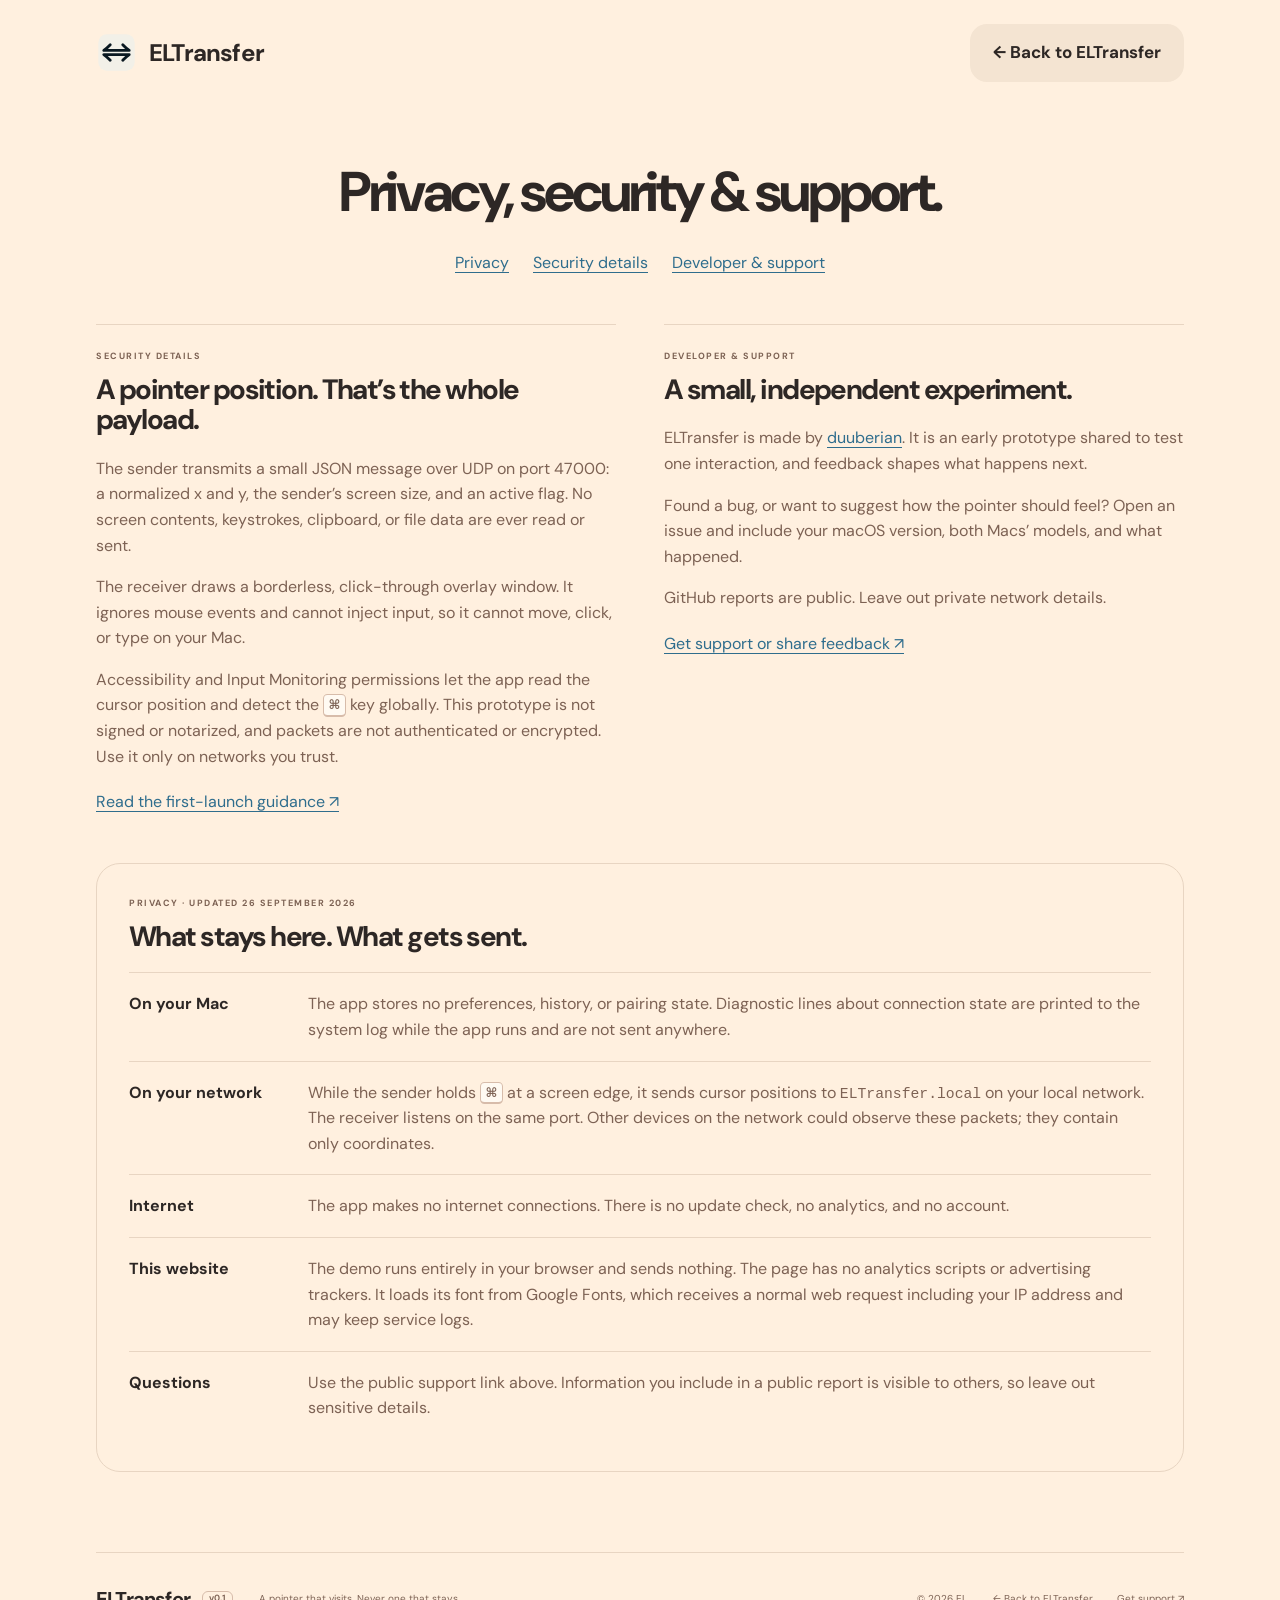
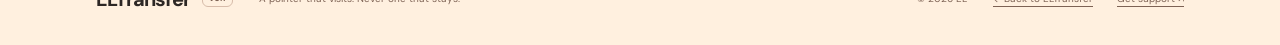
==== website/about.html @ a6039132 "ELTransfer prototype with website and GitHub DMG publishing Co-Authored-By: Claude Fable 5.1 <norepl" ====
<!doctype html>
<html lang="en">
  <head>
    <meta charset="UTF-8" />
    <link rel="canonical" href="https://duuberian.com/eltransfer/about.html" />
    <meta name="viewport" content="width=device-width, initial-scale=1" />
    <meta name="theme-color" content="#fff0df" />
    <meta name="description" content="Privacy, security details, developer information, and support for the ELTransfer prototype." />
    <meta property="og:title" content="ELTransfer — Privacy, security &amp; support" />
    <meta property="og:description" content="What the pointer prototype sends, what it stores, and where to get help." />
    <link rel="icon" href="assets/eltransfer-logo.svg" type="image/svg+xml" />
    <link rel="preconnect" href="https://fonts.googleapis.com" />
    <link rel="preconnect" href="https://fonts.gstatic.com" crossorigin />
    <link href="https://fonts.googleapis.com/css2?family=DM+Sans:wght@400;450;500;550;600;650;700;750;800&display=swap" rel="stylesheet" />
    <link rel="stylesheet" href="styles.css?v=4" />
    <title>ELTransfer — Privacy, security &amp; support</title>
  </head>
  <body class="about-page">
    <a class="skip-link" href="#main">Skip to content</a>
    <header class="about-header wrap">
      <a class="brand" href="index.html" aria-label="ELTransfer home"><span class="app-icon app-icon-small"><img src="assets/eltransfer-logo.svg" alt="" width="1024" height="1024" /></span>ELTransfer</a>
      <a class="button button-soft" href="index.html">← Back to ELTransfer</a>
    </header>
    <main id="main">
      <section class="trust-section section wrap" aria-labelledby="trust-title">
        <h1 class="section-title" id="trust-title">Privacy, security &amp; support.</h1>
        <nav class="about-navigation" aria-label="On this page"><a href="#privacy-policy">Privacy</a> <a href="#security">Security details</a> <a href="#support">Developer &amp; support</a></nav>
        <div class="trust-grid">
          <article id="security">
            <p class="eyebrow">SECURITY DETAILS</p>
            <h2>A pointer position. That’s the whole payload.</h2>
            <p>The sender transmits a small JSON message over UDP on port 47000: a normalized x and y, the sender’s screen size, and an active flag. No screen contents, keystrokes, clipboard, or file data are ever read or sent.</p>
            <p>The receiver draws a borderless, click-through overlay window. It ignores mouse events and cannot inject input, so it cannot move, click, or type on your Mac.</p>
            <p>Accessibility and Input Monitoring permissions let the app read the cursor position and detect the <kbd>⌘</kbd> key globally. This prototype is not signed or notarized, and packets are not authenticated or encrypted. Use it only on networks you trust.</p>
            <a href="index.html#launch-faq">Read the first-launch guidance ↗</a>
          </article>
          <article id="support">
            <p class="eyebrow">DEVELOPER &amp; SUPPORT</p>
            <h2>A small, independent experiment.</h2>
            <p>ELTransfer is made by <a href="https://github.com/duuberian">duuberian</a>. It is an early prototype shared to test one interaction, and feedback shapes what happens next.</p>
            <p>Found a bug, or want to suggest how the pointer should feel? Open an issue and include your macOS version, both Macs’ models, and what happened.</p>
            <p>GitHub reports are public. Leave out private network details.</p>
            <a href="https://github.com/duuberian">Get support or share feedback ↗</a>
          </article>
        </div>
        <article class="policy" id="privacy-policy" aria-labelledby="policy-title">
          <p class="eyebrow">PRIVACY · UPDATED 26 SEPTEMBER 2026</p>
          <h2 id="policy-title">What stays here. What gets sent.</h2>
          <dl>
            <div><dt>On your Mac</dt><dd>The app stores no preferences, history, or pairing state. Diagnostic lines about connection state are printed to the system log while the app runs and are not sent anywhere.</dd></div>
            <div><dt>On your network</dt><dd>While the sender holds <kbd>⌘</kbd> at a screen edge, it sends cursor positions to <code>ELTransfer.local</code> on your local network. The receiver listens on the same port. Other devices on the network could observe these packets; they contain only coordinates.</dd></div>
            <div><dt>Internet</dt><dd>The app makes no internet connections. There is no update check, no analytics, and no account.</dd></div>
            <div><dt>This website</dt><dd>The demo runs entirely in your browser and sends nothing. The page has no analytics scripts or advertising trackers. It loads its font from Google Fonts, which receives a normal web request including your IP address and may keep service logs.</dd></div>
            <div><dt>Questions</dt><dd>Use the public support link above. Information you include in a public report is visible to others, so leave out sensitive details.</dd></div>
          </dl>
        </article>
      </section>
    </main>
    <footer class="wrap">
      <a class="brand" href="index.html" aria-label="ELTransfer home">ELTransfer <span class="version">v0.1</span></a>
      <p>A pointer that visits. Never one that stays.</p>
      <span>© 2026 EL</span>
      <nav class="footer-links" aria-label="Footer navigation"><a href="index.html">← Back to ELTransfer</a> <a href="https://github.com/duuberian">Get support ↗</a></nav>
    </footer>
  </body>
</html>
---- website/styles.css ----
/* ELTransfer — warm paper, charcoal type, one blue ghost. Same family as ELWifi. */
:root {
  --paper: #fff0df;
  --ink: #2d2725;
  --muted: #7d6254;
  --soft: #f4e4d2;
  --line: #e8d5c2;
  --pink: #ffb0b6;
  --blue: #2f6d8d;
  --blue-deep: #244f66;
  --blue-soft: #d7ecf4;
  --mint: #d5ebc7;
  --font: "DM Sans", ui-sans-serif, system-ui, sans-serif;
  --mono: ui-monospace, "SF Mono", Menlo, monospace;
  --spring: cubic-bezier(0.22, 1, 0.36, 1);
}
* { box-sizing: border-box; }
html { scroll-behavior: smooth; scroll-padding-top: 110px; }
body { margin: 0; background: var(--paper); color: var(--ink); font: 16px/1.6 var(--font); -webkit-font-smoothing: antialiased; }
button, a, summary { -webkit-tap-highlight-color: transparent; }
button { font: inherit; color: inherit; cursor: pointer; }
a { color: inherit; text-decoration: none; }
h1, h2, h3, p { margin: 0; }
h1, h2, h3 { line-height: 1.08; letter-spacing: -0.055em; font-weight: 750; }
svg { display: block; }
code { font: 500 0.92em/1.4 var(--mono); }
kbd { display: inline-block; min-width: 1.5em; padding: 0 0.35em; border: 1px solid #d7bcaa; border-bottom-width: 2px; border-radius: 0.35em; background: #fffaf2; font: 700 0.8em/1.5 var(--font); text-align: center; vertical-align: 0.08em; }
.icon { width: 24px; height: 24px; fill: none; stroke: currentColor; stroke-width: 2; stroke-linecap: round; stroke-linejoin: round; flex-shrink: 0; }
.icon-library { position: absolute; width: 0; height: 0; overflow: hidden; }
.wrap { width: min(1088px, calc(100% - 64px)); margin-inline: auto; }
.section { padding-block: 105px; }
.section-title { font-size: 56px; text-align: center; }
.muted { color: var(--muted); }
[hidden] { display: none !important; }
.sr-only { position: absolute; width: 1px; height: 1px; padding: 0; margin: -1px; overflow: hidden; clip-path: inset(50%); white-space: nowrap; border: 0; }
::selection { background: var(--pink); color: var(--ink); }
a:focus-visible, button:focus-visible, summary:focus-visible { outline: 3px solid #32718b; outline-offset: 5px; }
.skip-link { position: fixed; top: -100px; left: 20px; z-index: 30; padding: 12px 22px; background: var(--ink); color: var(--paper); border-radius: 12px; }
.skip-link:focus { top: 12px; }
.eyebrow { font-size: 9px; letter-spacing: 1.5px; font-weight: 700; color: var(--muted); }

/* Header */
.site-header { position: sticky; top: 0; z-index: 20; display: flex; align-items: center; justify-content: space-between; gap: 24px; min-height: 106px; padding: 22px 36px; background: #fff0dfe8; backdrop-filter: blur(18px); }
.brand { display: inline-flex; align-items: center; gap: 12px; font-size: 25px; font-weight: 750; letter-spacing: -0.8px; }
.version { align-self: center; padding: 1px 6px; border: 1px solid #d7bcaa; border-radius: 6px; font-size: 11px; color: var(--muted); font-weight: 650; letter-spacing: -0.1px; line-height: 1.3; white-space: nowrap; }
.app-icon { display: block; width: 54px; height: 54px; flex-shrink: 0; }
.app-icon img { display: block; width: 100%; height: 100%; object-fit: contain; }
.app-icon-small { width: 41px; height: 41px; }
.site-header nav { display: flex; align-items: center; gap: 36px; font-weight: 650; }
.site-header nav > a { display: flex; align-items: center; gap: 10px; }
.site-header nav > a:not(.button):hover { color: #8c6755; }
.site-header nav .icon { width: 21px; height: 21px; }
.menu-button { display: none; }

/* Buttons */
.button { display: inline-flex; align-items: center; justify-content: center; gap: 11px; padding: 17px 23px; border: 0; border-radius: 17px; font-size: 17px; font-weight: 700; line-height: 1.4; transition: transform 0.25s var(--spring), box-shadow 0.25s, background 0.25s; }
.button .icon { width: 21px; height: 21px; }
.button-primary { background: var(--ink); color: var(--paper); box-shadow: inset 0 1px 1px #ffffff20, 0 3px 0 #201b17, 0 14px 22px -7px #56332070; }
.button-primary:hover { transform: translateY(-3px); background: #403430; box-shadow: inset 0 1px 1px #ffffff20, 0 3px 0 #201b17, 0 18px 26px -6px #56332060; }
.button-primary:active { transform: translateY(1px); box-shadow: 0 1px 0 #201b17, 0 5px 12px #56332030; }
.button-soft { background: var(--soft); }
.button-soft:hover { background: #edd9c5; transform: translateY(-2px); }

/* Hero */
.hero { position: relative; text-align: center; padding-top: 58px; padding-bottom: 54px; }
.hero-overline { font-size: 13px; font-weight: 600; color: var(--muted); display: flex; align-items: center; justify-content: center; gap: 8px; }
.status-dot { display: inline-block; width: 7px; height: 7px; border-radius: 50%; background: #708c5e; flex-shrink: 0; }
.hero h1 { font-size: clamp(54px, 6.6vw, 96px); margin: 23px auto 24px; letter-spacing: -0.065em; line-height: 1.02; max-width: 1080px; }
.marker { background: linear-gradient(transparent 57%, var(--pink) 57%, var(--pink) 95%, transparent 95%); padding-inline: 4px; border-radius: 3px; white-space: nowrap; }
.marker-small { --pink: #b9dace; }
.hero-intro { color: var(--muted); font-size: 18px; font-weight: 500; line-height: 1.6; }
.hero-intro kbd { font-size: 0.85em; }
.hero-actions { display: flex; justify-content: center; align-items: center; gap: 22px; margin-top: 30px; }
.compatibility { margin-top: 21px; font-size: 11px; font-weight: 550; color: var(--muted); }
.compatibility span { margin-inline: 6px; }
.trust-links { margin-top: 16px; font-size: 13px; color: var(--muted); }
.trust-links a, .footer-links a, .preview-note a, .limits a { text-decoration: underline; text-underline-offset: 4px; }

/* Notebook marks */
.notebook-doodle { fill: none; stroke: currentColor; stroke-width: 2.2; stroke-linecap: round; stroke-linejoin: round; pointer-events: none; user-select: none; }
.pencil-echo { opacity: 0.38; stroke-width: 1.2; }
.hero-screens { position: absolute; width: 112px; height: 76px; top: 50px; left: 3%; color: #ad7757; transform: rotate(-8deg); }
.hero-screens .doodle-arc { stroke-dasharray: 3 5; }
.hero-screens circle { fill: #3f7f9e30; stroke: #3f7f9e; }
.demo-section { position: relative; }
.demo-margin-note { position: absolute; right: 24px; top: -66px; width: 130px; height: 66px; color: #567769; pointer-events: none; user-select: none; }
.demo-margin-note span { display: block; margin-left: 47px; font-family: "Bradley Hand", "Segoe Print", "Chalkboard SE", cursive; font-size: 23px; line-height: 1; transform: rotate(8deg); }
.demo-margin-note svg { width: 94px; height: 53px; margin-top: -7px; }
.notebook-heading, .notebook-living { position: relative; display: inline-block; }
.consent-rays { position: absolute; width: 39px; height: 42px; right: -38px; top: -23px; color: #ad7757; transform: rotate(-9deg); }
.living-scribble { position: absolute; left: 2%; bottom: -13px; width: 96%; height: 19px; color: #729684; stroke-width: 2.5; }

/* Desk: two Macs, one wire, one ghost. */
.desk { position: relative; isolation: isolate; overflow: hidden; border-radius: 26px; border: 1px solid #d9cfd4; padding: 44px 40px 78px; background: #7f7f9f url("assets/desk-wallpaper.svg") center/cover; box-shadow: 0 18px 48px -30px #2b2a4d66; }
.desk-macs { display: grid; grid-template-columns: 1fr 120px 1fr; align-items: center; gap: 12px; }
.mac { margin: 0; display: flex; flex-direction: column; gap: 14px; }
.mac-screen { position: relative; overflow: hidden; border-radius: 16px; border: 1px solid #ffffffb0; background: #f7f1ea; box-shadow: 0 18px 50px #12183a44, 0 2px 5px #12183a22, inset 0 0 0 1px #00000010; transition: box-shadow 0.35s var(--spring); }
.mac-menubar { position: relative; z-index: 2; height: 32px; padding: 0 12px; display: flex; align-items: center; justify-content: space-between; background: #fffaf3d9; backdrop-filter: blur(12px); border-bottom: 1px solid #e6dccf; font-size: 11px; color: #3e3b4a; }
.mac-app, .mac-system { display: flex; align-items: center; gap: 8px; }
.mac-status { font-weight: 700; color: var(--blue); }
.mac-menubar .icon { width: 14px; height: 14px; color: #8a8391; }
.mac-clock { font-variant-numeric: tabular-nums; min-width: 40px; text-align: right; }
.consent-pill { padding: 2px 8px; border-radius: 999px; background: #eee6dc; color: #7c6f66; font-size: 10px; font-weight: 650; transition: background 0.25s, color 0.25s; }
.mac-canvas { position: relative; aspect-ratio: 16 / 10; background: linear-gradient(160deg, #fbf3e8 0%, #efe2d2 60%, #e5d4c6 100%); touch-action: none; overflow: hidden; }
.sender .mac-canvas { cursor: none; }
.mac-hint { position: absolute; inset: auto 0 14px; text-align: center; font-size: 11px; color: #8d7a70; pointer-events: none; transition: opacity 0.3s; }
.mac-hint kbd { font-size: 0.85em; }
.mac figcaption { display: flex; align-items: baseline; justify-content: center; gap: 10px; color: #fff4e6; font-size: 12px; text-shadow: 0 1px 2px #00000040; }
.mac figcaption strong { font-size: 14px; }
.mac figcaption span { opacity: 0.85; }

/* Sender: real arrow cursor, edge zone lights when near. */
.mac-cursor { position: absolute; left: 28%; top: 44%; width: 22px; height: 22px; fill: var(--ink); stroke: #fff; stroke-width: 1.6; stroke-linejoin: round; filter: drop-shadow(0 2px 3px #00000040); transform: translate(-4px, -3px); pointer-events: none; z-index: 3; }
.edge-zone { position: absolute; inset: 32px 0 0; pointer-events: none; z-index: 1; opacity: 0; border-radius: 0 0 16px 16px; box-shadow: inset 0 0 0 8px #2f6d8d3a, inset 0 0 28px 8px #2f6d8d33; transition: opacity 0.3s; }
.desk[data-link="edge"] .edge-zone, .desk[data-link="sending"] .edge-zone { opacity: 1; }
.desk[data-link="sending"] .edge-zone { box-shadow: inset 0 0 0 8px #2f6d8d66, inset 0 0 32px 10px #2f6d8d55; }

/* Receiver: the PointerView ring from the real app. */
.ghost { position: absolute; left: 28%; top: 44%; width: 44px; height: 44px; transform: translate(-50%, -50%) scale(0.7); border-radius: 50%; background: #8e8e93 55%; background: #8e8e9380; opacity: 0; transition: opacity 0.3s var(--spring), transform 0.3s var(--spring), background 0.3s; }
.ghost span { position: absolute; inset: 7px; border: 4px solid #ffffffe6; border-radius: 50%; }
.desk[data-link="sending"] .ghost { opacity: 1; width: 58px; height: 58px; background: #0a84ffbf; transform: translate(-50%, -50%) scale(1); }
.desk[data-link="sending"] .receiver .mac-screen { box-shadow: 0 0 0 3px #7fc2ea80, 0 18px 50px #0a84ff40, 0 2px 5px #12183a22; }
.desk[data-link="fading"] .ghost { opacity: 0.85; background: #8e8e9380; transform: translate(-50%, -50%) scale(0.86); }
.desk[data-link="sending"] .mac-hint { opacity: 0; }

/* The wire between them. */
.link { position: relative; display: flex; flex-direction: column; align-items: center; justify-content: center; gap: 6px; height: 120px; color: #fff4e6; text-shadow: 0 1px 2px #00000050; }
.link-wire { position: absolute; left: -6px; right: -6px; top: 50%; width: calc(100% + 12px); height: 40px; transform: translateY(-50%); stroke: #fff4e6; stroke-width: 2; stroke-dasharray: 4 6; fill: none; opacity: 0.55; }
.desk[data-link="sending"] .link-wire { opacity: 1; animation: wire-flow 0.9s linear infinite; }
@keyframes wire-flow { to { stroke-dashoffset: -20; } }
.packet { position: absolute; left: 0; top: 50%; width: 12px; height: 12px; margin-top: -6px; border-radius: 50%; background: #0a84ff; box-shadow: 0 0 0 4px #0a84ff40, 0 0 14px #0a84ff; opacity: 0; }
.desk[data-link="sending"] .packet { animation: packet-travel 0.9s linear infinite; }
@keyframes packet-travel { 0% { left: -4px; opacity: 0; } 12% { opacity: 1; } 88% { opacity: 1; } 100% { left: calc(100% - 8px); opacity: 0; } }
.link-label { position: relative; z-index: 1; padding: 3px 9px; border-radius: 999px; background: #1b1f3aa6; backdrop-filter: blur(8px); font-size: 10px; font-weight: 650; letter-spacing: 0.4px; margin-top: -46px; }
.link-readout { position: relative; z-index: 1; margin-top: 40px; padding: 4px 9px; border-radius: 8px; background: #1b1f3aa6; backdrop-filter: blur(8px); font-size: 10px; color: #dfe9ff; font-variant-numeric: tabular-nums; opacity: 0.6; transition: opacity 0.25s; }
.desk[data-link="sending"] .link-readout { opacity: 1; color: #fff; }
.desk-caption { position: absolute; bottom: 22px; left: 50%; transform: translateX(-50%); width: max-content; max-width: calc(100% - 24px); padding: 6px 12px; border-radius: 20px; background: #fff4e6e8; display: flex; align-items: center; justify-content: center; gap: 7px; color: #2b2a4d; font-size: 11px; }
.desk-caption .status-dot { width: 5px; height: 5px; background: #a29a90; transition: background 0.25s; }
.desk[data-link="sending"] .desk-caption .status-dot { background: #0a84ff; box-shadow: 0 0 0 3px #0a84ff30; }

/* Consent pills reflect each side. */
.desk[data-sender="held"] #sender-pill, .desk[data-receiver="held"] #receiver-pill { background: var(--blue); color: #fff; }

/* Demo controls */
.demo-controls { display: flex; flex-direction: column; align-items: center; gap: 12px; margin-top: 22px; text-align: center; }
.demo-controls > p { font-size: 12px; color: var(--muted); }
.demo-controls > p kbd { font-size: 0.85em; }
.consent-group { display: flex; flex-wrap: wrap; justify-content: center; gap: 3px; padding: 4px; border: 1px solid #e6d5c1; border-radius: 12px; background: #f3e5d4; }
.consent-toggle { min-height: 40px; display: flex; align-items: center; gap: 7px; padding: 8px 13px; border: 0; border-radius: 8px; background: transparent; font-size: 12px; font-weight: 600; transition: background 0.2s, color 0.2s; }
.consent-toggle .icon { width: 15px; height: 15px; }
.consent-toggle:hover { background: #fffbf399; }
.consent-toggle[aria-pressed="true"] { background: var(--ink); color: var(--paper); box-shadow: 0 1px 4px #654d3030; }
.consent-toggle.play { color: var(--blue-deep); }
.consent-toggle.play[disabled] { opacity: 0.55; cursor: default; }
.demo-disclaimer { font-size: 10px; color: #a08776; }
.noscript-note { padding: 15px; text-align: center; font-size: 12px; }

/* Features: open grid, meaning-specific icons. */
.features { padding-top: 100px; }
.feature-grid { display: grid; grid-template-columns: repeat(3, 1fr); column-gap: 60px; row-gap: 68px; margin-top: 68px; text-align: center; }
.feature-icon { width: 53px; height: 53px; margin: 0 auto 24px; stroke-width: 1.9; overflow: visible; color: var(--blue); }
.feature-grid h3 { font-size: 28px; letter-spacing: -1.1px; line-height: 1.15; }
.feature-grid p { font-size: 13px; line-height: 1.7; color: var(--muted); max-width: 250px; margin: 14px auto 0; }
.feature-grid kbd { font-size: 0.9em; }
.drawn-circle, .drawn-underline { white-space: nowrap; }
.drawn-circle { display: inline-block; margin-top: 6px; }
.drawn-underline { text-decoration: underline; text-decoration-color: #eaa67f; text-decoration-thickness: 4px; text-underline-offset: 7px; }
.annotations-ready .drawn-underline { text-decoration: none; }
.icon-detail { opacity: 0; }
.house-door { stroke-dasharray: 1; stroke-dashoffset: 0; }
.ghost-ring { transform-origin: 12px 12px; }
.cmd-shape { transform-origin: 12px 12px; }
.lock-shackle { transform-origin: 8px 11px; }
@media (hover: hover) and (prefers-reduced-motion: no-preference) {
  .feature-grid article:hover .ghost-ring { animation: ghost-breathe 900ms ease-in-out; }
  .feature-grid article:hover .ghost-core { animation: ghost-fill 900ms ease-in-out; }
  .feature-grid article:hover .cmd-shape { animation: cmd-press 600ms ease-in-out; }
  .feature-grid article:hover .lock-shackle { animation: lock-tug 700ms ease-in-out; }
  .feature-grid article:hover .lock-dot { animation: dot-blink 700ms ease-in-out; }
  .feature-grid article:hover .house-door { animation: ink-line 600ms ease-out both; }
  .feature-grid article:hover .house-signal { animation: dot-blink 900ms ease-in-out 200ms; }
  .feature-grid article:hover .edge-glow { animation: edge-pulse 800ms ease-in-out; }
  .feature-grid article:hover .edge-arrow { animation: nudge 700ms ease-in-out; }
  .feature-grid article:hover .both-dot { animation: hop-across 900ms ease-in-out both; }
}
@keyframes ghost-breathe { 50% { transform: scale(1.12); } }
@keyframes ghost-fill { 0%, 100% { fill: transparent; } 50% { fill: #2f6d8d40; } }
@keyframes cmd-press { 0%, 100% { transform: scale(1); } 40% { transform: scale(0.88); } }
@keyframes lock-tug { 0%, 100% { transform: translateY(0); } 40% { transform: translateY(-1.5px); } 70% { transform: translateY(0.5px); } }
@keyframes dot-blink { 0%, 100% { opacity: 0; } 50% { opacity: 1; } }
@keyframes ink-line { from { stroke-dashoffset: 1; opacity: 0; } 10% { opacity: 1; } to { stroke-dashoffset: 0; opacity: 1; } }
@keyframes edge-pulse { 0%, 100% { stroke-width: 1.9; stroke: currentColor; } 50% { stroke-width: 4; stroke: #0a84ff; } }
@keyframes nudge { 0%, 100% { transform: translateX(0); } 50% { transform: translateX(2.5px); } }
@keyframes hop-across { 0% { opacity: 1; transform: translateX(0); } 45% { opacity: 1; transform: translateX(5px) translateY(-3px); } 55% { opacity: 0; } 60% { opacity: 0; transform: translateX(10px); } 100% { opacity: 1; transform: translateX(10px); } }

/* Steps */
.steps-section { display: grid; grid-template-columns: 0.9fr 1.4fr; gap: 64px; align-items: start; padding-block: 20px 100px; }
.steps-intro h2 { font-size: clamp(32px, 4vw, 48px); margin: 16px 0 24px; }
.steps-intro p:not(.eyebrow) { color: var(--muted); font-size: 15px; line-height: 1.75; }
.steps { list-style: none; padding: 0; margin: 0; display: grid; gap: 14px; counter-reset: step; }
.steps li { position: relative; display: grid; grid-template-columns: 54px 1fr; column-gap: 20px; row-gap: 4px; align-items: start; padding: 22px 26px; border: 1px solid var(--line); border-radius: 22px; background: #fff8ed; }
.steps li .icon { grid-row: 1 / span 3; width: 54px; height: 54px; padding: 13px; border-radius: 18px; background: var(--blue-soft); color: var(--blue); stroke-width: 1.8; }
.steps li:nth-child(2) .icon { background: var(--mint); color: #5c8040; }
.steps li:nth-child(3) .icon { background: #ffe4e6; color: #a95560; }
.step-number { font-size: 11px; font-weight: 800; letter-spacing: 1px; color: var(--muted); }
.steps h3 { font-size: 21px; letter-spacing: -0.6px; }
.steps p { font-size: 14px; color: var(--muted); line-height: 1.7; }
.steps code { font-size: 0.9em; }

/* Consent section: two key caps. */
.consent { display: grid; grid-template-columns: 1.08fr 1fr; gap: 72px; align-items: center; padding-block: 40px 30px; }
.consent-art { height: 430px; position: relative; overflow: hidden; border-radius: 32px; background: radial-gradient(ellipse at 30% 20%, #f8e4c6, #eed4ba 80%); perspective: 1000px; }
.consent-orbit { width: 430px; height: 430px; border: 1px solid #d4ac8535; border-radius: 50%; position: absolute; left: -50px; top: 45px; }
.consent-orbit:before, .consent-orbit:after { content: ""; position: absolute; inset: 40px; border: 1px solid #d4ac8535; border-radius: 50%; }
.consent-orbit:after { inset: 80px; }
.keycap { position: absolute; width: 176px; height: 176px; padding: 18px; display: flex; flex-direction: column; justify-content: space-between; background: linear-gradient(160deg, #fffaf0, #f2e5cf); border: 1px solid #fffdf3; border-radius: 26px; box-shadow: 1px 2px 0 #d3bca0, 3px 6px 0 #cdb495, 12px 28px 28px #9f715230, inset 0 -6px 0 #e7d6ba; transform: translate(var(--card-x, 0px), var(--card-y, 0px)); transition: transform 0.5s var(--spring), box-shadow 0.5s var(--spring); }
.keycap small { font-size: 7px; letter-spacing: 1px; color: #9c856c; font-weight: 650; }
.keycap .icon { width: 56px; height: 56px; color: #4a3f39; stroke-width: 1.7; align-self: flex-end; }
.keycap span { font-size: 15px; font-weight: 600; color: #4a3f39; letter-spacing: -0.3px; }
.keycap-sender { left: 9%; top: 62px; }
.keycap-receiver { left: 44%; top: 150px; }
.consent-tag { position: absolute; right: 6%; bottom: 40px; display: flex; align-items: center; gap: 11px; background: #fff9ed; border: 1px solid #fff; border-radius: 13px; padding: 14px 18px; box-shadow: 0 12px 20px #a5805c20; font-size: 11px; font-weight: 650; }
.consent-tag .icon { width: 21px; height: 21px; color: #a38d6a; }
.consent-copy h2 { font-size: 54px; margin-block: 20px 24px; }
.consent-copy > p:not(.eyebrow) { font-size: 14px; color: var(--muted); line-height: 1.8; }
.consent-copy ul { list-style: none; padding: 0; margin: 22px 0; display: grid; gap: 11px; font-size: 12px; font-weight: 550; }
.consent-copy li { display: flex; align-items: center; gap: 9px; }
.consent-copy li .icon { width: 17px; height: 17px; color: #8b9b6d; }
.consent-copy .consent-note { font-size: 11px !important; color: var(--muted) !important; }

/* Limits card */
.limits { padding-block: 80px 20px; }
.limits-card { display: grid; grid-template-columns: 1fr 1.15fr; gap: 48px; padding: 44px 48px; border-radius: 30px; background: #201b17; color: var(--paper); }
.limits-card .eyebrow { color: #c9b8a9; }
.limits-card h2 { font-size: clamp(30px, 3.6vw, 42px); margin: 14px 0 18px; }
.limits-card > div > p:not(.eyebrow) { color: #d8cfc9; font-size: 14px; line-height: 1.75; }
.limits-list { list-style: none; margin: 0; padding: 0; display: grid; }
.limits-list li { display: grid; grid-template-columns: 140px 1fr; gap: 18px; padding: 16px 0; border-top: 1px solid #ffffff1c; font-size: 13px; line-height: 1.65; }
.limits-list li:last-child { border-bottom: 1px solid #ffffff1c; }
.limits-list strong { color: #ffd9c2; }
.limits-list span { color: #d8cfc9; }
.limits-list code { color: #fff; font-size: 0.9em; }

/* FAQ */
.faq { padding-top: 110px; }
.faq-list { max-width: 760px; margin: 44px auto 0; border-top: 1px solid var(--line); }
details { border-bottom: 1px solid var(--line); }
summary { list-style: none; display: flex; align-items: center; justify-content: space-between; gap: 20px; padding: 23px 2px; font-size: 16px; font-weight: 650; cursor: pointer; }
summary::-webkit-details-marker { display: none; }
summary .icon { width: 18px; height: 18px; color: #987c68; transition: transform 0.25s; }
details[open] summary .icon { transform: rotate(45deg); }
details p { padding: 0 32px 25px 2px; font-size: 14px; color: var(--muted); line-height: 1.8; }

/* Install */
.install { text-align: center; padding-block: 30px 80px; }
.app-icon-large { margin: 0 auto 34px; width: 78px; height: 78px; transition: transform 180ms ease; }
.install h2 { font-size: 72px; }
.install > p:not(.compatibility):not(.preview-note):not(.checksum) { font-size: 17px; color: var(--muted); margin: 22px 0 28px; }
.install-steps { list-style: none; padding: 0; margin: 40px 0 22px; display: flex; align-items: center; justify-content: center; gap: 28px; font-size: 11px; color: var(--muted); font-weight: 550; }
.install-steps li { display: flex; align-items: center; gap: 8px; }
.install-steps li > span { display: grid; place-items: center; width: 22px; height: 22px; border-radius: 50%; background: #efddc7; color: #775a45; font-size: 10px; }
.preview-note { font-size: 10px; color: var(--muted); }
.preview-note a { color: #89684f; }
.checksum { margin-top: 18px; display: inline-flex; align-items: center; gap: 10px; max-width: 100%; padding: 8px 12px; border: 1px solid var(--line); border-radius: 10px; background: #fff8ed; font-size: 10px; color: var(--muted); }
.checksum span { font-weight: 700; letter-spacing: 1px; font-size: 8px; }
.checksum code { font-size: 10px; word-break: break-all; text-align: left; color: #5d4b41; }

/* Footer */
footer { display: flex; flex-wrap: wrap; align-items: center; gap: 26px; padding-block: 30px; border-top: 1px solid var(--line); font-size: 10px; color: var(--muted); }
footer .brand { font-size: 20px; color: var(--ink); }
footer p { margin-right: auto; }
footer .version { font-size: 9px; }
footer .about-button { font-size: 13px; }
.footer-links { display: flex; flex-wrap: wrap; gap: 12px 24px; }

/* Toast */
.download-toast { position: fixed; bottom: 24px; left: 50%; transform: translate(-50%, 25px); display: flex; align-items: center; gap: 12px; width: max-content; max-width: calc(100% - 32px); padding: 15px 20px; background: #fffaf0; border: 1px solid #e6d3bd; border-radius: 17px; box-shadow: 0 12px 40px #664a332e; z-index: 30; opacity: 0; visibility: hidden; transition: opacity 0.2s, transform 0.2s, visibility 0.2s; pointer-events: none; }
.download-toast.show { opacity: 1; visibility: visible; transform: translate(-50%, 0); }
.toast-icon { width: 38px; height: 38px; border-radius: 11px; display: grid; place-items: center; background: var(--soft); color: #8c7058; }
.toast-icon .icon { width: 20px; height: 20px; }
.download-toast strong, .download-toast small { display: block; }
.download-toast strong { font-size: 13px; }
.download-toast small { font-size: 10px; color: var(--muted); margin-top: 3px; }

/* About page */
.about-header { display: flex; align-items: center; justify-content: space-between; gap: 16px; padding-block: 24px; }
.about-header .brand { font-size: 24px; }
.about-navigation { display: flex; flex-wrap: wrap; justify-content: center; gap: 12px 24px; margin-top: 28px; }
.about-navigation a, .trust-grid a, .policy a { text-decoration: underline; text-underline-offset: 4px; color: var(--blue); }
.about-page .trust-section { padding-top: 56px; padding-bottom: 80px; }
.about-page .section-title { font-size: clamp(34px, 5vw, 56px); }
.trust-grid { display: grid; grid-template-columns: 1fr 1fr; gap: 48px; margin-top: 48px; }
.trust-grid article { padding-top: 24px; border-top: 1px solid var(--line); }
.trust-grid h2, .policy h2 { font-size: 28px; margin: 12px 0 20px; }
.trust-grid p, .policy dd { color: var(--muted); }
.trust-grid p + p { margin-top: 16px; }
.trust-grid article > a { display: inline-block; margin-top: 20px; }
.policy { margin-top: 48px; padding: 32px; border: 1px solid var(--line); border-radius: 24px; }
.policy dl { margin: 0; }
.policy dl > div { display: grid; grid-template-columns: 155px 1fr; gap: 24px; padding: 18px 0; border-top: 1px solid var(--line); }
.policy dt { font-weight: 700; }
.policy dd { margin: 0; }

/* Motion accents */
@media (hover: hover) and (prefers-reduced-motion: no-preference) {
  .app-icon-large:hover { transform: translateY(5px) scale(0.98); }
  .hero-screens { pointer-events: auto; }
  .demo-margin-note { pointer-events: auto; }
  .hero-screens:hover { animation: doodle-tilt 700ms ease-in-out; }
  .demo-margin-note:hover svg { animation: doodle-arrow 650ms ease-in-out; }
  .demo-margin-note:hover span { animation: doodle-note 650ms ease-in-out; }
  .notebook-heading:hover .consent-rays { animation: doodle-rays 600ms ease-out; }
  .notebook-living:hover .living-scribble path { animation: doodle-underline 650ms ease-in-out; }
}
@keyframes doodle-tilt { 0%, 100% { transform: rotate(-8deg); } 50% { transform: rotate(-4deg) scale(1.03); } }
@keyframes doodle-arrow { 0%, 100% { transform: translate(0, 0); } 50% { transform: translate(-2px, 2px); } }
@keyframes doodle-note { 0%, 100% { transform: rotate(8deg); } 50% { transform: rotate(6deg) translateY(-1px); } }
@keyframes doodle-rays { 0%, 100% { transform: rotate(-9deg) scale(1); } 50% { transform: rotate(-7deg) scale(1.06); } }
@keyframes doodle-underline { 0%, 100% { stroke-width: 2.5; } 50% { stroke-width: 3.1; } }

/* Responsive */
@media (max-width: 1100px) {
  .hero h1 { font-size: 76px; }
  .consent { gap: 42px; }
  .consent-copy h2 { font-size: 48px; }
  .feature-grid { column-gap: 35px; }
  .feature-grid h3 { font-size: 26px; }
  .site-header nav { gap: 25px; }
  .desk { padding: 34px 28px 74px; }
  .keycap { width: 150px; height: 150px; }
  .keycap-receiver { left: 46%; }
}
@media (max-width: 900px) {
  .hero h1 { font-size: 66px; }
  .feature-grid { column-gap: 25px; }
  .feature-grid h3 { font-size: 23px; }
  .consent { gap: 30px; }
  .consent-copy h2 { font-size: 43px; }
  .consent-copy > p:not(.eyebrow) { font-size: 13px; }
  .consent-art { height: 410px; }
  .consent-tag { bottom: 58px; font-size: 10px; padding: 12px; }
  .hero-screens { width: 76px; height: 52px; left: 1%; top: 40px; }
  .consent-rays { width: 29px; right: -25px; top: -27px; }
  .steps-section { grid-template-columns: 1fr; gap: 32px; }
  .limits-card { grid-template-columns: 1fr; gap: 24px; padding: 34px; }
  .desk-macs { grid-template-columns: 1fr 72px 1fr; gap: 8px; }
  .link-label { font-size: 9px; }
}
@media (max-width: 700px) {
  html { scroll-padding-top: 95px; }
  .wrap { width: calc(100% - 40px); }
  .site-header { min-height: 84px; padding: 17px 20px; }
  .brand { font-size: 23px; gap: 10px; }
  .site-header nav { display: none; position: absolute; left: 20px; right: 20px; top: 76px; padding: 14px; background: #fff7eb; border: 1px solid var(--line); border-radius: 18px; box-shadow: 0 15px 25px #5c38231c; flex-direction: column; align-items: stretch; gap: 3px; }
  .site-header nav > a:not(.button) { padding: 12px; }
  .site-header.open nav { display: flex; }
  .menu-button { display: flex; flex-direction: column; align-items: center; justify-content: center; gap: 5px; width: 44px; height: 44px; background: var(--soft); border: 0; border-radius: 13px; }
  .menu-button span { width: 18px; height: 2px; border-radius: 2px; background: var(--ink); transition: transform 0.2s; }
  .open .menu-button span:first-child { transform: translateY(3.5px) rotate(45deg); }
  .open .menu-button span:last-child { transform: translateY(-3.5px) rotate(-45deg); }
  .hero { padding-top: 36px; padding-bottom: 40px; }
  .hero-overline { font-size: 11px; }
  .hero h1 { font-size: clamp(43px, 9vw, 57px); line-height: 1.06; letter-spacing: -0.065em; margin: 22px 0; }
  .hero-intro { font-size: 15px; }
  .hero-intro br { display: none; }
  .hero-actions { gap: 13px; flex-wrap: wrap; margin-top: 25px; }
  .button { font-size: 14px; padding: 15px 18px; border-radius: 14px; }
  .button .icon { width: 18px; height: 18px; }
  .compatibility { font-size: 9px; margin-top: 20px; }
  .compatibility span { margin-inline: 3px; }
  .trust-links { line-height: 2; }
  .hero-screens { width: 54px; height: 36px; top: 3px; left: 5%; }
  .demo-margin-note { display: none; }
  .desk { padding: 22px 16px 66px; border-radius: 20px; }
  .desk-macs { grid-template-columns: 1fr; gap: 10px; }
  .link { height: 64px; flex-direction: row; gap: 10px; }
  .link-wire { display: none; }
  .link-label, .link-readout { margin: 0; }
  .packet { display: none; }
  .mac figcaption { font-size: 11px; }
  .section { padding-block: 75px; }
  .features { padding-top: 75px; }
  .section-title { font-size: 42px; }
  .feature-grid { grid-template-columns: repeat(2, 1fr); gap: 44px 24px; margin-top: 48px; }
  .feature-icon { width: 44px; height: 44px; margin-bottom: 18px; }
  .feature-grid h3 { font-size: 23px; letter-spacing: -0.8px; }
  .feature-grid p { font-size: 11px; margin-top: 11px; max-width: 210px; }
  .steps-section { padding-bottom: 60px; }
  .steps-intro { text-align: center; }
  .steps li { padding: 18px; grid-template-columns: 44px 1fr; column-gap: 14px; }
  .steps li .icon { width: 44px; height: 44px; padding: 10px; }
  .consent { grid-template-columns: 1fr; gap: 34px; padding-top: 15px; }
  .consent-copy { grid-row: 1; text-align: center; max-width: 440px; margin: auto; }
  .consent-copy h2 { font-size: 46px; }
  .consent-copy ul { width: max-content; max-width: 100%; margin: 23px auto; text-align: left; }
  .consent-art { width: min(440px, 100%); justify-self: center; height: 370px; }
  .keycap { width: 136px; height: 136px; padding: 14px; border-radius: 22px; }
  .keycap .icon { width: 44px; height: 44px; }
  .keycap-sender { left: 8%; top: 44px; }
  .keycap-receiver { left: 48%; top: 120px; }
  .consent-tag { bottom: 30px; right: 6%; font-size: 11px; padding: 12px 17px; }
  .consent-rays { width: 25px; right: -21px; top: -29px; }
  .limits { padding-top: 40px; }
  .limits-card { padding: 26px; border-radius: 24px; }
  .limits-list li { grid-template-columns: 1fr; gap: 4px; padding: 14px 0; }
  .faq-list { margin-top: 33px; }
  summary { font-size: 14px; padding-block: 21px; }
  details p { font-size: 12px; padding-right: 12px; }
  .install { padding-top: 20px; padding-bottom: 55px; }
  .install h2 { font-size: clamp(40px, 11vw, 54px); }
  .install > p:not(.compatibility):not(.preview-note):not(.checksum) { font-size: 14px; }
  .install-steps { gap: 13px; flex-wrap: wrap; font-size: 10px; margin-top: 30px; }
  .install-steps li { gap: 5px; }
  .preview-note { font-size: 9px; }
  .living-scribble { height: 14px; bottom: -10px; }
  .app-icon-large { width: 68px; height: 68px; }
  footer { gap: 18px; padding-block: 25px; }
  footer p { flex: 1; text-align: right; font-size: 9px; }
  footer > span { flex: 1; }
  footer .brand { font-size: 19px; }
  .trust-grid { grid-template-columns: 1fr; gap: 28px; }
  .policy { padding: 24px; }
  .policy dl > div { grid-template-columns: 1fr; gap: 8px; }
}
@media (max-width: 400px) {
  .wrap { width: calc(100% - 32px); }
  .site-header { padding-inline: 16px; }
  .hero h1 { font-size: 43px; max-width: 340px; margin-inline: auto; }
  .hero-intro { font-size: 13px; }
  .hero-actions { flex-direction: column; gap: 18px; }
  .hero-actions .button-soft { background: transparent; padding: 0; font-size: 12px; }
  .hero-actions .button-primary { padding: 17px 22px; font-size: 15px; }
  .hero .compatibility { max-width: 260px; margin-inline: auto; line-height: 1.8; }
  .feature-grid { gap: 38px 16px; }
  .feature-grid h3 { font-size: 20px; }
  .feature-grid p { font-size: 10px; }
  .section-title { font-size: 37px; }
  .consent-art { height: 330px; }
  .keycap { width: 120px; height: 120px; }
  .keycap-receiver { left: 50%; top: 110px; }
  .consent-copy h2 { font-size: 40px; }
  .desk { padding: 16px 12px 62px; }
  .mac-menubar { padding: 0 8px; font-size: 10px; }
  .mac-clock { display: none; }
  .consent-group { width: 100%; }
  .consent-toggle { flex: 1 1 100%; justify-content: center; }
}
@media (prefers-reduced-motion: reduce) {
  html { scroll-behavior: auto; }
  *, *:before, *:after { animation: none !important; transition: none !important; }
  .desk[data-link="sending"] .packet { opacity: 1; left: calc(50% - 6px); }
}
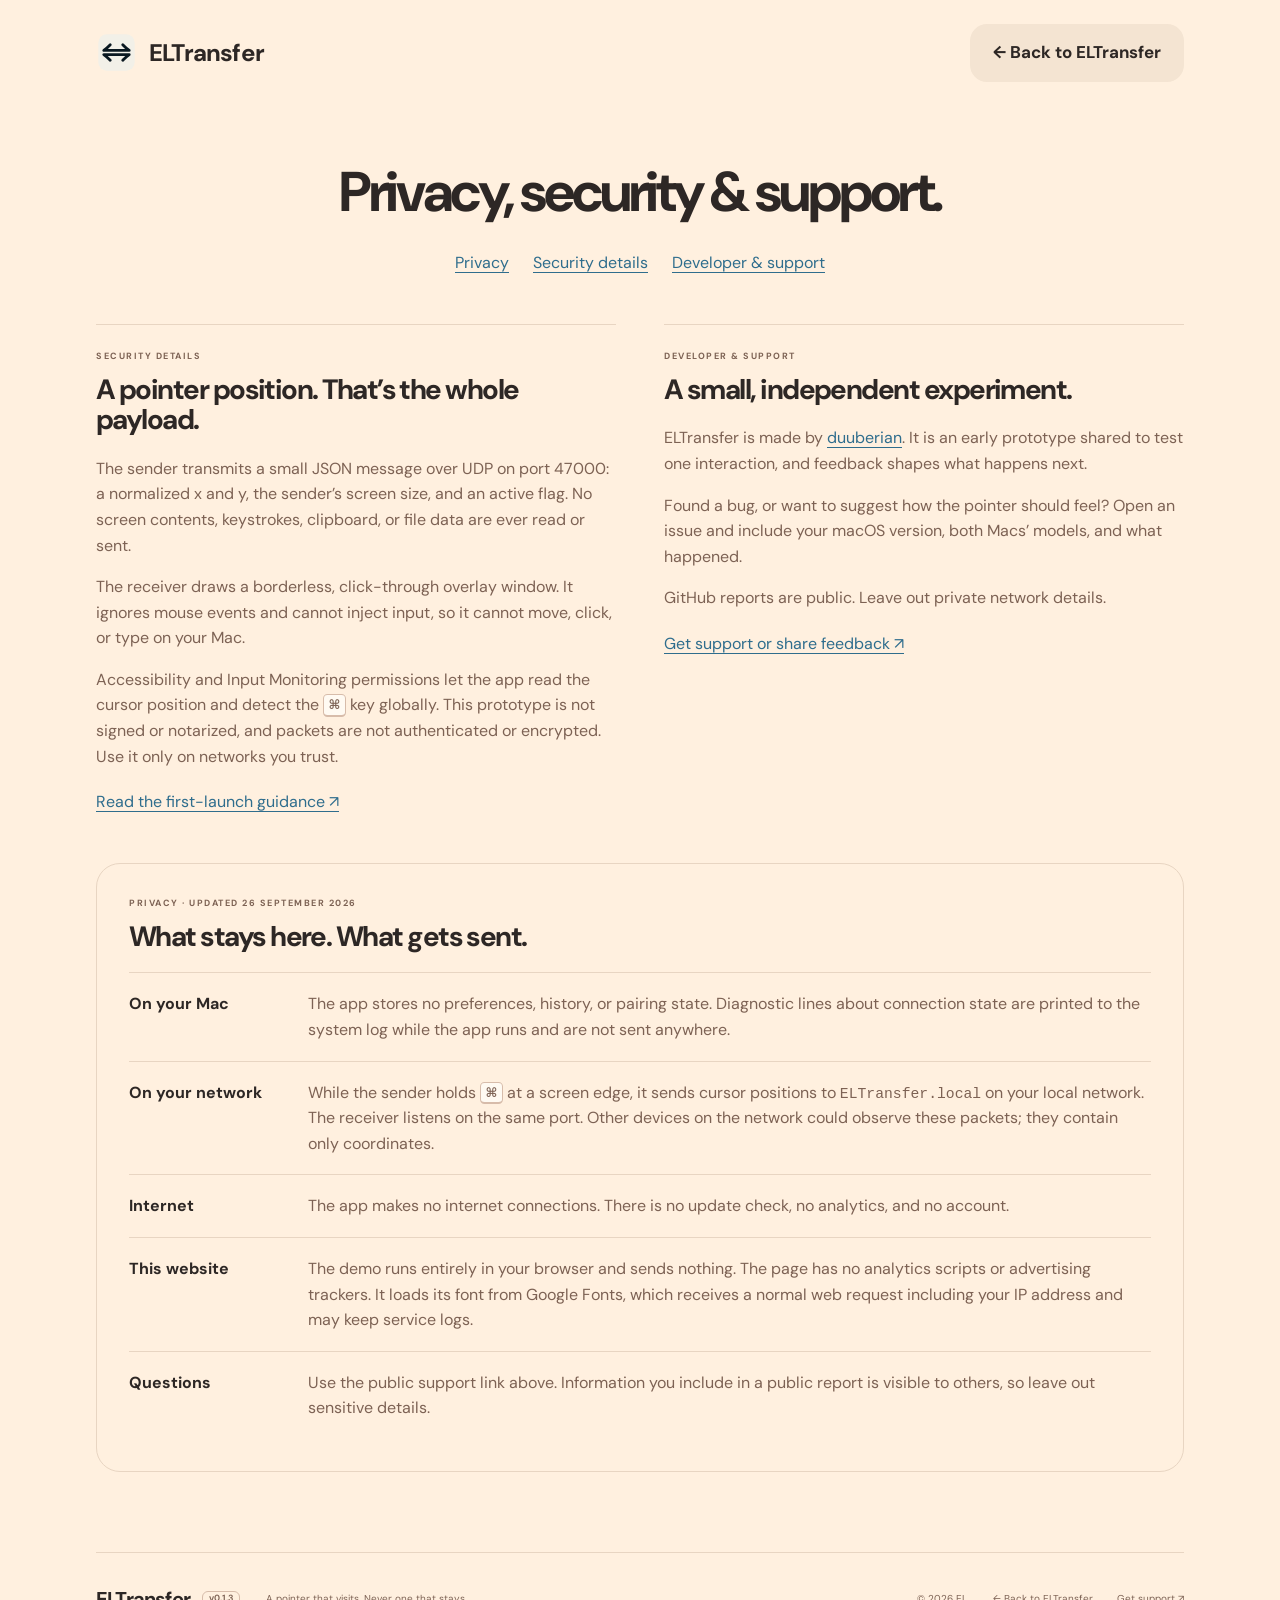
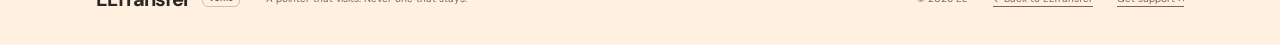
==== commit c0eb32d2: "Bump version to 0.1.3" ====
--- a/website/about.html
+++ b/website/about.html
@@ -57,7 +57,7 @@
       </section>
     </main>
     <footer class="wrap">
-      <a class="brand" href="index.html" aria-label="ELTransfer home">ELTransfer <span class="version">v0.1</span></a>
+      <a class="brand" href="index.html" aria-label="ELTransfer home">ELTransfer <span class="version">v0.1.3</span></a>
       <p>A pointer that visits. Never one that stays.</p>
       <span>© 2026 EL</span>
       <nav class="footer-links" aria-label="Footer navigation"><a href="index.html">← Back to ELTransfer</a> <a href="https://github.com/duuberian">Get support ↗</a></nav>
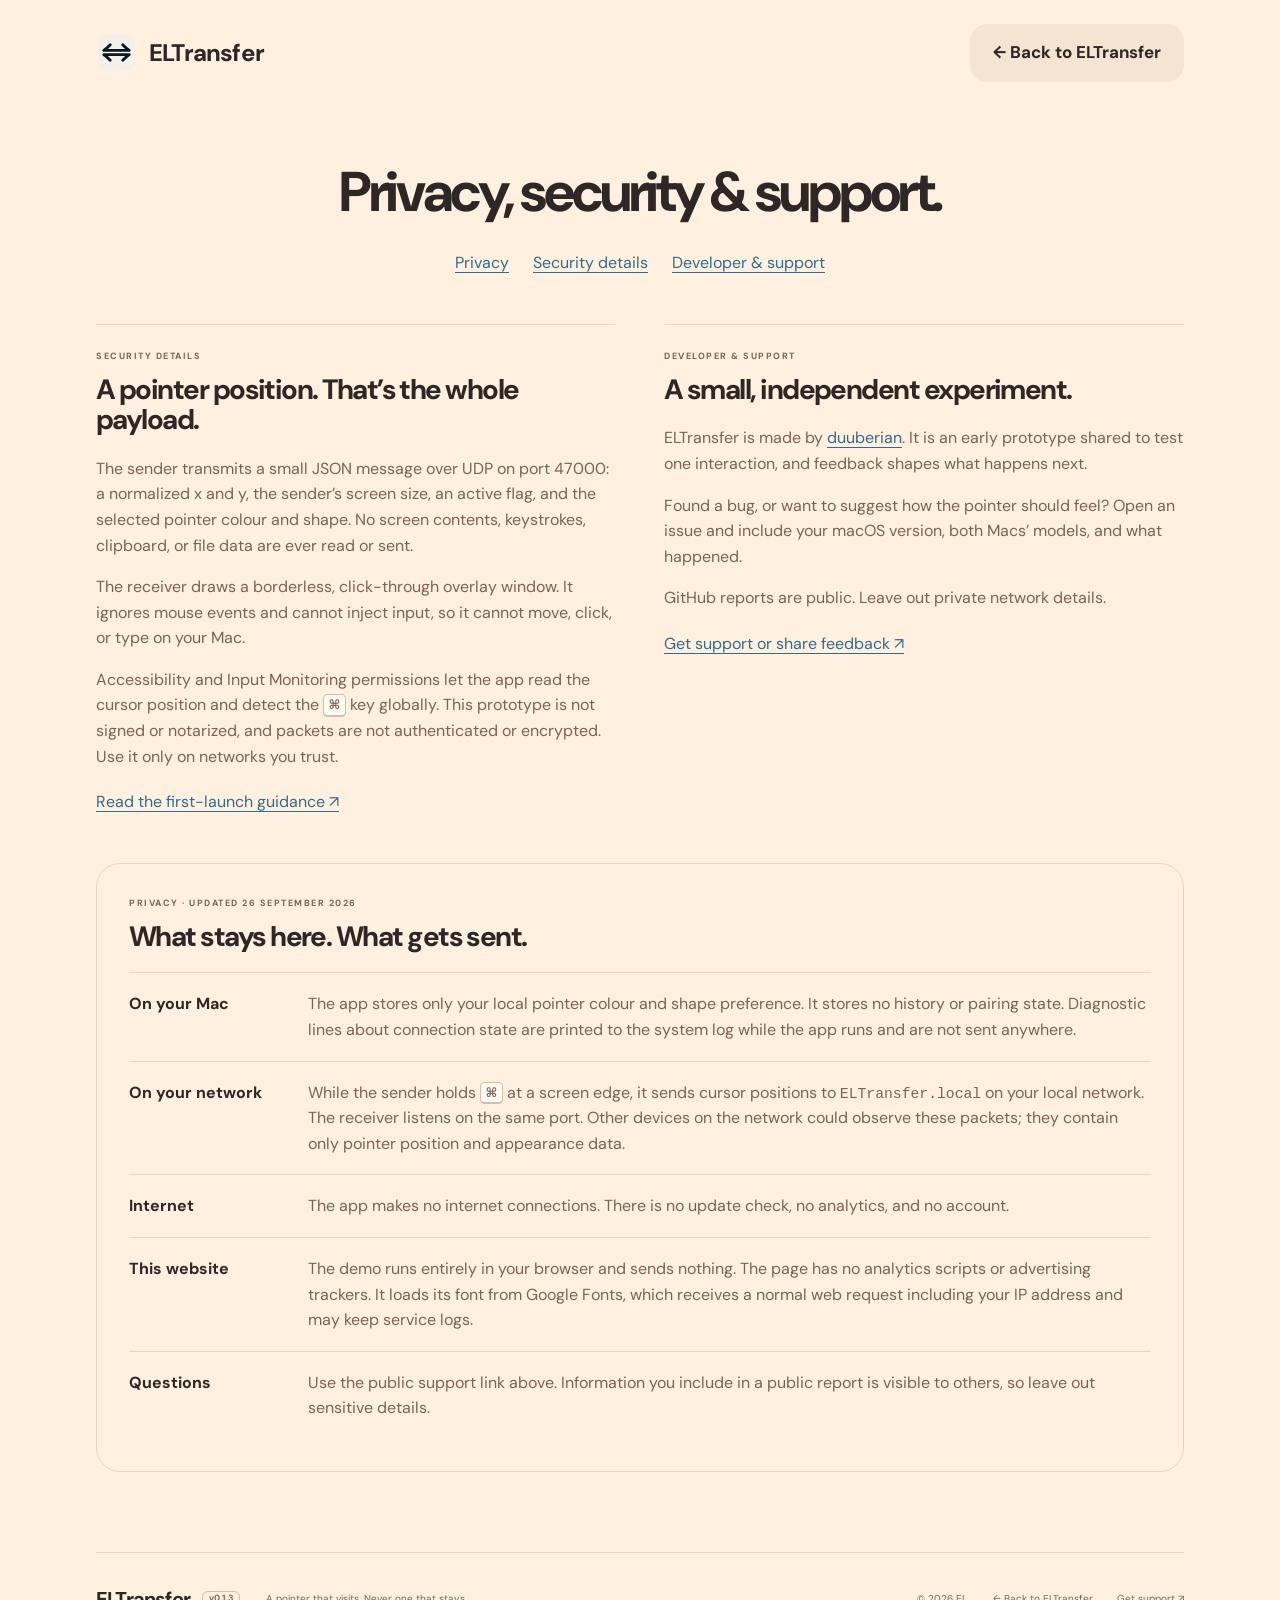
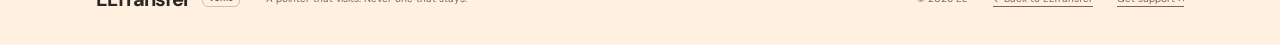
==== commit 4da039b6: "Update website copy for pointer options" ====
--- a/website/about.html
+++ b/website/about.html
@@ -29,7 +29,7 @@
           <article id="security">
             <p class="eyebrow">SECURITY DETAILS</p>
             <h2>A pointer position. That’s the whole payload.</h2>
-            <p>The sender transmits a small JSON message over UDP on port 47000: a normalized x and y, the sender’s screen size, and an active flag. No screen contents, keystrokes, clipboard, or file data are ever read or sent.</p>
+            <p>The sender transmits a small JSON message over UDP on port 47000: a normalized x and y, the sender’s screen size, an active flag, and the selected pointer colour and shape. No screen contents, keystrokes, clipboard, or file data are ever read or sent.</p>
             <p>The receiver draws a borderless, click-through overlay window. It ignores mouse events and cannot inject input, so it cannot move, click, or type on your Mac.</p>
             <p>Accessibility and Input Monitoring permissions let the app read the cursor position and detect the <kbd>⌘</kbd> key globally. This prototype is not signed or notarized, and packets are not authenticated or encrypted. Use it only on networks you trust.</p>
             <a href="index.html#launch-faq">Read the first-launch guidance ↗</a>
@@ -47,8 +47,8 @@
           <p class="eyebrow">PRIVACY · UPDATED 26 SEPTEMBER 2026</p>
           <h2 id="policy-title">What stays here. What gets sent.</h2>
           <dl>
-            <div><dt>On your Mac</dt><dd>The app stores no preferences, history, or pairing state. Diagnostic lines about connection state are printed to the system log while the app runs and are not sent anywhere.</dd></div>
-            <div><dt>On your network</dt><dd>While the sender holds <kbd>⌘</kbd> at a screen edge, it sends cursor positions to <code>ELTransfer.local</code> on your local network. The receiver listens on the same port. Other devices on the network could observe these packets; they contain only coordinates.</dd></div>
+            <div><dt>On your Mac</dt><dd>The app stores only your local pointer colour and shape preference. It stores no history or pairing state. Diagnostic lines about connection state are printed to the system log while the app runs and are not sent anywhere.</dd></div>
+            <div><dt>On your network</dt><dd>While the sender holds <kbd>⌘</kbd> at a screen edge, it sends cursor positions to <code>ELTransfer.local</code> on your local network. The receiver listens on the same port. Other devices on the network could observe these packets; they contain only pointer position and appearance data.</dd></div>
             <div><dt>Internet</dt><dd>The app makes no internet connections. There is no update check, no analytics, and no account.</dd></div>
             <div><dt>This website</dt><dd>The demo runs entirely in your browser and sends nothing. The page has no analytics scripts or advertising trackers. It loads its font from Google Fonts, which receives a normal web request including your IP address and may keep service logs.</dd></div>
             <div><dt>Questions</dt><dd>Use the public support link above. Information you include in a public report is visible to others, so leave out sensitive details.</dd></div>
